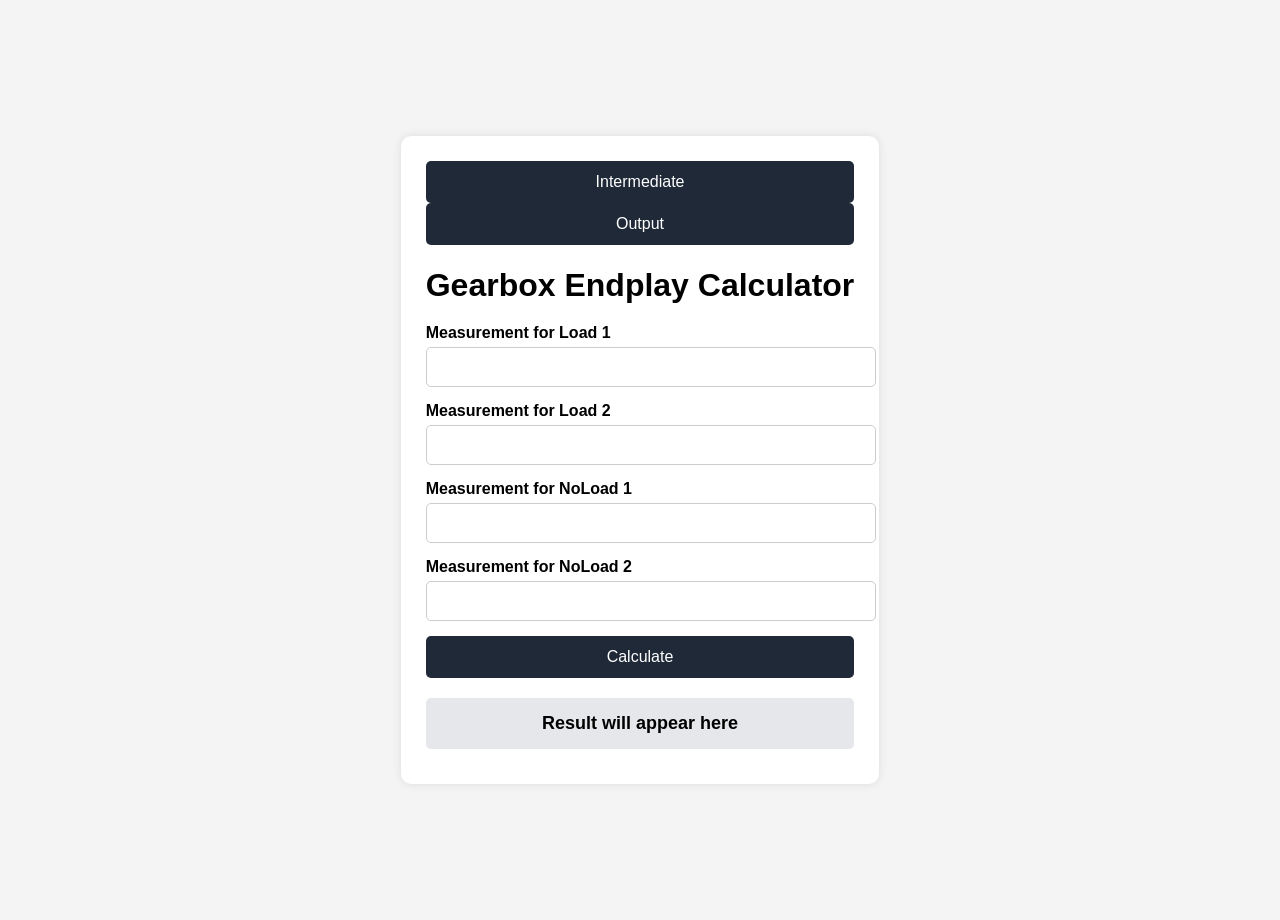
==== index.html @ f5b72132 "initial commit" ====
<!DOCTYPE html>
<html lang="en">
  <head>
  <meta charset="UTF-8" />
  <meta name="viewport" content="width=device-width, initial-scale=1.0"/>
  <link rel="stylesheet" href="styles.css">
  <title>Train Gearbox Endplay Calculator</title>
  </head>
  <body>

    <div class="container">
        <div class="in-out-btn">
            <button>Intermediate</button>
            <button>Output</button>
        </div>  
        
        <h1>Gearbox Endplay Calculator</h1>

          

          <div class="input-group">
              <label for="value1">Measurement for Load 1</label>
              <input type="number" id="value1" step="0.01">
          </div>

          <div class="input-group">
              <label for="value2">Measurement for Load 2</label>
              <input type="number" id="value2" step="0.01">
          </div>

          <div class="input-group">
              <label for="value2">Measurement for NoLoad 1</label>
              <input type="number" id="value3" step="0.01">
          </div>

          <div class="input-group">
              <label for="value2">Measurement for NoLoad 2</label>
              <input type="number" id="value4" step="0.01">
          </div>

          <button onclick="calculateInt()">Calculate</button>

          <div class="result" id="result">
          Result will appear here
          </div>

          <div class="status" id="status"></div>
    </div>

  </body>
</html>
---- styles.css ----
body {
      font-family: Arial, sans-serif;
      background: #f4f4f4;
      height: 100vh;
      display: flex;
      padding: 0;
      margin: 10px auto;
      align-items: center;
      justify-content: center;
    }

    .container {
      max-width: 500px;
      margin: auto;
      background: white;
      padding: 25px;
      border-radius: 10px;
      box-shadow: 0px 0px 10px rgba(0,0,0,0.1);
    }

    h1 {
      text-align: center;
      margin-bottom: 20px;
    }

    .input-group {
      margin-bottom: 15px;
    }

    label {
      display: block;
      margin-bottom: 5px;
      font-weight: bold;
    }

    input {
      width: 100%;
      padding: 10px;
      font-size: 16px;
      border-radius: 5px;
      border: 1px solid #ccc;
    }

    button {
      width: 100%;
      padding: 12px;
      background: #1f2937;
      color: white;
      border: none;
      border-radius: 5px;
      font-size: 16px;
      cursor: pointer;
    }

    button:hover {
      background: #111827;
    }

    .result {
      margin-top: 20px;
      padding: 15px;
      background: #e5e7eb;
      border-radius: 5px;
      font-size: 18px;
      font-weight: bold;
      text-align: center;
    }

    .status {
      margin-top: 10px;
      text-align: center;
      font-size: 18px;
    }

    .good {
      color: green;
    }

    .bad {
      color: red;
    }
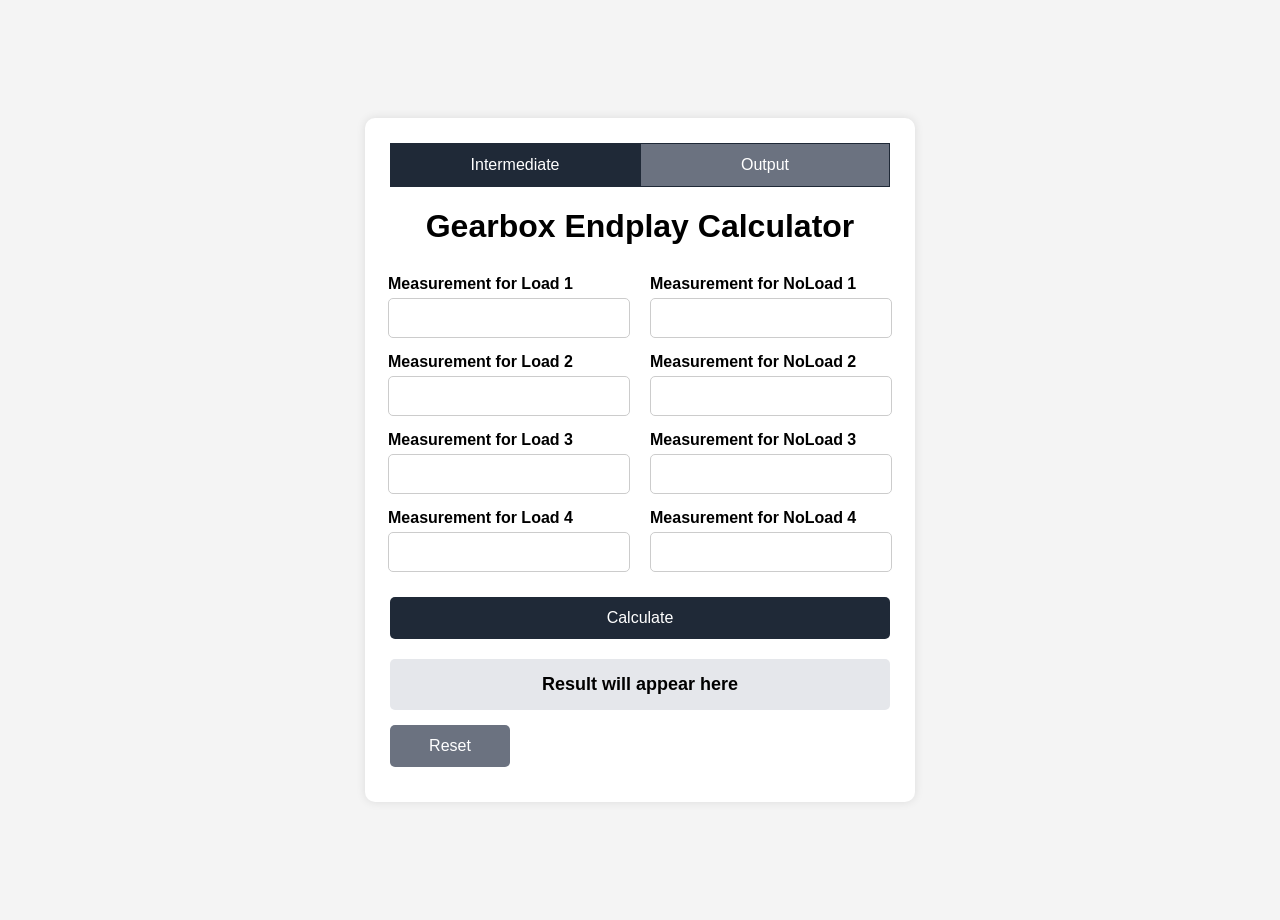
==== commit 76cd139d: "Update index.html & styles.css" ====
--- a/index.html
+++ b/index.html
@@ -10,42 +10,100 @@
 
     <div class="container">
         <div class="in-out-btn">
-            <button>Intermediate</button>
-            <button>Output</button>
+            <button id="int-btn" class="active">Intermediate</button>
+            <button id="out-btn">Output</button>
         </div>  
         
         <h1>Gearbox Endplay Calculator</h1>
 
-          
+          <section id="input-section">
+            <div id="int-input-group">
+               
+                <div class="input-group">
+                    <label for="value1">Measurement for Load 1</label>
+                    <input type="number" id="value1" step="0.01">
+                </div>
 
-          <div class="input-group">
-              <label for="value1">Measurement for Load 1</label>
-              <input type="number" id="value1" step="0.01">
-          </div>
+                <div class="input-group">
+                    <label for="value2">Measurement for Load 2</label>
+                    <input type="number" id="value2" step="0.01">
+                </div>
 
-          <div class="input-group">
-              <label for="value2">Measurement for Load 2</label>
-              <input type="number" id="value2" step="0.01">
-          </div>
+                <div class="input-group">
+                    <label for="value1">Measurement for Load 3</label>
+                    <input type="number" id="value5" step="0.01">
+                </div>
 
-          <div class="input-group">
-              <label for="value2">Measurement for NoLoad 1</label>
-              <input type="number" id="value3" step="0.01">
-          </div>
+                <div class="input-group">
+                    <label for="value2">Measurement for Load 4</label>
+                    <input type="number" id="value6" step="0.01">
+                </div>
 
-          <div class="input-group">
-              <label for="value2">Measurement for NoLoad 2</label>
-              <input type="number" id="value4" step="0.01">
+            </div>
+
+            <div id="out-input-group">
+                <div class="input-group">
+                    <label for="value3">Measurement for NoLoad 1</label>
+                    <input type="number" id="value3" step="0.01">
+                </div>
+
+                <div class="input-group">
+                    <label for="value4">Measurement for NoLoad 2</label>
+                    <input type="number" id="value4" step="0.01">
+                </div>
+
+                <div class="input-group">
+                    <label for="value7">Measurement for NoLoad 3</label>
+                    <input type="number" id="value7" step="0.01">
+                </div>
+
+                <div class="input-group">
+                    <label for="value8">Measurement for NoLoad 4</label>
+                    <input type="number" id="value8" step="0.01">
+                </div>
+            </div>
+            
+          </section>
+
+          <div class="H2-input-group hidden">
+            <label for="H2">H2 Value</label>
+            <input type="number" id="H2" step="0.01">
           </div>
 
           <button onclick="calculateInt()">Calculate</button>
 
           <div class="result" id="result">
-          Result will appear here
+            Result will appear here
           </div>
+
+          <div id="reset-section">
+            <button id="reset-button">Reset</button>
+        </div>
 
           <div class="status" id="status"></div>
     </div>
+    <script src="app.js"></script>
 
+    <script>
+        const buttons = document.querySelectorAll(".in-out-btn button");
+        const out_button = document.getElementById("out-btn");
+        const int_button = document.getElementById("int-btn");
+        const h2_input = document.querySelector(".H2-input-group");
+
+        buttons.forEach(button => {
+            button.addEventListener("click", () => {
+
+                buttons.forEach(btn => btn.classList.remove("active"));
+                button.classList.add("active");
+
+                // toggle H2 input
+                if (button === out_button) {
+                    h2_input.classList.remove("hidden");
+                } else {
+                    h2_input.classList.add("hidden");
+                }
+            });
+        });
+    </script>
   </body>
 </html>
--- a/styles.css
+++ b/styles.css
@@ -18,9 +18,42 @@
       box-shadow: 0px 0px 10px rgba(0,0,0,0.1);
     }
 
+    .in-out-btn {
+      display: flex;
+      flex-direction: row;
+    }
+
+    .in-out-btn button {
+      padding: 12px 20px;
+      border: 1px solid #1f2937;
+      border-radius: 0px;
+      background-color: #6b7280; /* Gray inactive */
+      color: white;
+      cursor: pointer;
+      transition: 0.3s;
+      align-items: center;
+    }
+
+    .in-out-btn button.active {
+      background-color: #1f2937; /* Active button */
+      align-items: center;
+    }
+
     h1 {
       text-align: center;
       margin-bottom: 20px;
+    }
+
+    #input-section {
+      display: flex;
+      flex-direction: row;
+      padding: 10px;
+      align-items: center;
+      justify-content: center;
+    }
+
+    #int-input-group {
+      margin-right: 20px;
     }
 
     .input-group {
@@ -34,11 +67,28 @@
     }
 
     input {
-      width: 100%;
+      width: 220px;
+      max-width: 100%;
       padding: 10px;
       font-size: 16px;
       border-radius: 5px;
       border: 1px solid #ccc;
+    }
+
+    .H2-input-group {
+      margin-bottom: 15px;
+    }
+
+    .H2-input-group input {
+      width:95.5%;
+      padding: 10px;
+      font-size: 16px;
+      border-radius: 5px;
+      border: 1px solid #ccc;
+    }
+
+    .hidden {
+      display: none;
     }
 
     button {
@@ -53,6 +103,25 @@
     }
 
     button:hover {
+      background: #111827;
+    }
+
+    #reset-section {
+      margin-top: 15px;
+    }
+
+    #reset-button {
+      width: 120px;
+      max-width: 100%;
+      padding: 12px;
+      background: #6b7280;
+      color: white;
+      border: none;
+      border-radius: 5px;
+      font-size: 16px;
+    }
+
+    #reset-button:hover {
       background: #111827;
     }
 
